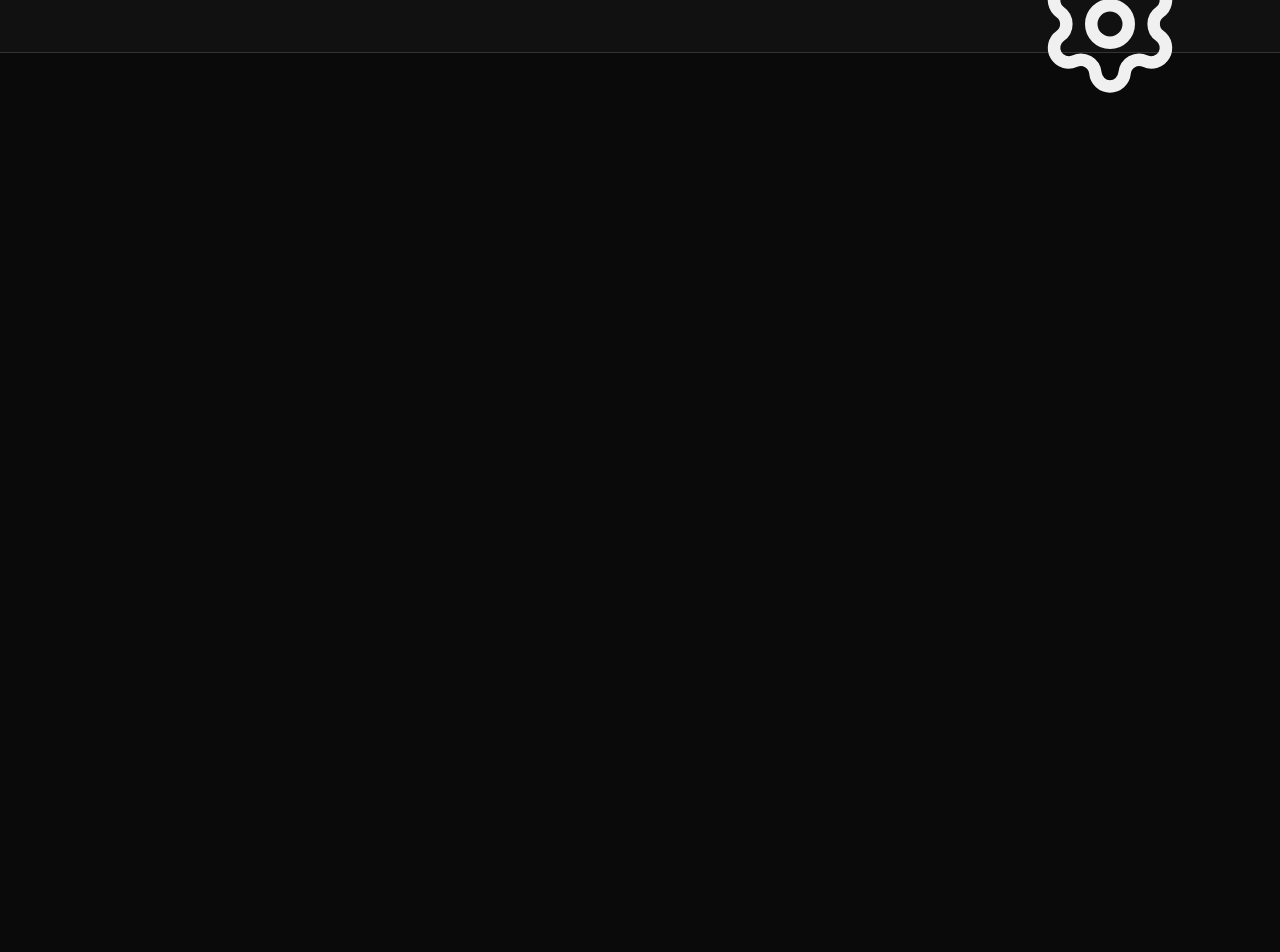
==== index.html @ 6c9c563b "Update index.html" ====
<!DOCTYPE html>
<html lang="pl">
<head>
    <meta charset="UTF-8">
    <meta name="viewport" content="width=device-width, initial-scale=1.0, maximum-scale=1.0, user-scalable=no, viewport-fit=cover">
    <meta name="theme-color" content="#1a1a1a">
    <meta name="mobile-web-app-capable" content="yes">
    <meta name="apple-mobile-web-app-status-bar-style" content="black-translucent">
    <meta name="apple-mobile-web-app-title" content="tinyCHEF">
    <title>tinyCHEF</title>
    <link rel="manifest" href="manifest.json">
    <link rel="icon" type="image/png" sizes="192x192" href="assets/icon-192.png">
    <link rel="apple-touch-icon" href="assets/icon-192.png">
    <link rel="preconnect" href="https://fonts.googleapis.com">
    <link rel="preconnect" href="https://fonts.gstatic.com" crossorigin>
    <link rel="stylesheet" href="https://fonts.googleapis.com/css2?family=Lato:wght@400;700&display=swap">
    <link rel="stylesheet" href="style.css">
</head>
<body>
    <svg style="display: none;">
      <symbol id="icon-filter" viewBox="0 0 24 24" fill="none" stroke="currentColor" stroke-width="2" stroke-linecap="round" stroke-linejoin="round">
          <path d="M9.671 4.136a2.34 2.34 0 0 1 4.659 0 2.34 2.34 0 0 0 3.319 1.915 2.34 2.34 0 0 1 2.33 4.033 2.34 2.34 0 0 0 0 3.831 2.34 2.34 0 0 1-2.33 4.033 2.34 2.34 0 0 0-3.319 1.915 2.34 2.34 0 0 1-4.659 0 2.34 2.34 0 0 0-3.32-1.915 2.34 2.34 0 0 1-2.33-4.033 2.34 2.34 0 0 0 0-3.831A2.34 2.34 0 0 1 6.35 6.051a2.34 2.34 0 0 0 3.319-1.915"/><circle cx="12" cy="12" r="3"/>
      </symbol>
    
      <symbol id="icon-sort" viewBox="0 0 24 24" fill="none" stroke="currentColor" stroke-width="2" stroke-linecap="round" stroke-linejoin="round">
        <path d="m3 16 4 4 4-4"/><path d="M7 20V4"/><path d="M20 8h-5"/><path d="M15 10V6.5a2.5 2.5 0 0 1 5 0V10"/><path d="M15 14h5l-5 6h5"/>
      </symbol>
    
      <symbol id="icon-time" viewBox="0 0 24 24" fill="none" stroke="currentColor" stroke-width="2" stroke-linecap="round" stroke-linejoin="round">
        <circle cx="12" cy="12" r="10"/><polyline points="12 6 12 12 16 14"/>
      </symbol>
    
      <symbol id="icon-chef" viewBox="0 0 24 24" fill="none" stroke="currentColor" stroke-width="2" stroke-linecap="round" stroke-linejoin="round">
        <path d="M17 21a1 1 0 0 0 1-1v-5.35c0-.457.316-.844.727-1.041a4 4 0 0 0-2.134-7.589 5 5 0 0 0-9.186 0 4 4 0 0 0-2.134 7.588c.411.198.727.585.727 1.041V20a1 1 0 0 0 1 1Z"/><path d="M6 17h12"/>
      </symbol>
    
      <symbol id="icon-energy" viewBox="0 0 24 24" fill="none" stroke="currentColor" stroke-width="2" stroke-linecap="round" stroke-linejoin="round">
        <path d="M19 14c1.49-1.46 3-3.21 3-5.5A5.5 5.5 0 0 0 16.5 3c-1.76 0-3 .5-4.5 2-1.5-1.5-2.74-2-4.5-2A5.5 5.5 0 0 0 2 8.5c0 2.3 1.5 4.05 3 5.5l7 7Z"/>
      </symbol>

      <symbol id="icon-chevron" viewBox="0 0 24 24" fill="none" stroke="currentColor" stroke-width="2" stroke-linecap="round" stroke-linejoin="round">
        <path d="m6 9 6 6 6-6"/>
      </symbol>
    </svg>

    <header>
        <h1 id="ui-title"></h1>
        <span class="filter-toggle" id="filter-btn">
            <svg class="svg-icon icon-filter"><use href="#icon-filter"></use></svg>
        </span>
    </header>

    <div class="filter-panel" id="filter-panel">
        <div class="sort-section">
            <button class="sort-btn active" id="sort-name" onclick="setSort('name', this)">
                <svg class="svg-icon icon-sort"><use href="#icon-sort"></use></svg>
            </button>
            <button class="sort-btn" onclick="setSort('energy', this)">
                <svg class="svg-icon icon-energy"><use href="#icon-energy"></use></svg>
            </button>
            <button class="sort-btn" onclick="setSort('prepTime', this)">
                <svg class="svg-icon icon-time"><use href="#icon-time"></use></svg>
            </button>
            <button class="sort-btn" onclick="setSort('difficulty', this)">
                <svg class="svg-icon icon-chef"><use href="#icon-chef"></use></svg>
            </button>
            <label class="vege-toggle">
                <div class="switch">
                    <input type="checkbox" id="vege-only">
                    <span class="slider"></span>
                </div>
                <span id="ui-vege-label"></span>
            </label>
        </div>

        <div class="filter-scroll-area" id="filter-accordion-container"></div>

        <div class="filter-footer">
            <button id="apply-filters"></button>
        </div>
    </div>

    <main id="recipe-list"></main>

    <div class="modal-backdrop" id="recipe-modal">
        <div class="close-modal-btn" id="close-modal-btn">&times;</div>
        <div id="modal-card-container" class="modal-card"></div>
    </div>

    <script>
        if ('serviceWorker' in navigator) {
            window.addEventListener('load', () => {
                navigator.serviceWorker.register('./sw.js')
                    .then(reg => console.log('SW OK:', reg.scope))
                    .catch(err => console.error('SW Błąd:', err));
            });
        }
    </script>
    <script src="script.js"></script>
</body>
</html>
---- style.css ----
:root {
    --bg-color: #0a0a0a;
    --text-main: #f0f0f0;
    --text-dim: #aaa;
    --type-default: #2a2825;
    --type-vege: #2d3524;
    --type-fish: #242d35;
    --accent-gold: #c5a059;
    --header-h: 52px;
}

* {
    -webkit-tap-highlight-color: transparent;
}

button:focus,
.ingredient-chip:focus,
summary:focus {
    outline: none;
}

body {
    margin: 0;
    background-color: var(--bg-color);
    color: var(--text-main);
    font-family: 'Lato', sans-serif;
    display: flex;
    flex-direction: column;
    align-items: center;
    min-height: 100vh;
    padding-top: var(--header-h);
    overflow-x: hidden;
    user-select: none;
}

/* --- BODY LOCK --- */
body.modal-open {
    overflow: hidden;
    height: 100vh;
}

/* --- HEADER --- */
header {
    position: fixed;
    top: 0;
    width: 100%;
    height: var(--header-h);
    background: #111;
    border-bottom: 1px solid #333;
    display: flex;
    justify-content: center;
    align-items: center;
    z-index: 100;
}

header h1 {
    margin: 0;
    font-size: 1.1rem;
    letter-spacing: 2px;
    color: var(--accent-gold);
}

.filter-toggle {
    position: absolute;
    right: 15px;
    font-size: 1.2rem;
    cursor: pointer;
    user-select: none;
    padding: 5px;
}

/* --- FILTER PANEL --- */
.filter-panel {
    display: none;
    position: fixed;
    top: var(--header-h);
    width: 100%;
    height: calc(100vh - var(--header-h));
    height: calc(100dvh - var(--header-h));
    background: #111;
    border-bottom: 1px solid #333;
    box-sizing: border-box;
    flex-direction: column;
    z-index: 90;
    box-shadow: 0 10px 20px rgba(0,0,0,0.5);
}

.filter-panel.visible { display: flex; }

.sort-section {
    padding: 15px;
    display: flex;
    justify-content: center;
    gap: 8px;
    border-bottom: 1px solid #333;
    flex-shrink: 0; /* Nie pozwala się zgniatać */
}

.sort-btn {
    background: #222;
    border: 1px solid #444;
    color: white;
    padding: 6px 12px;
    border-radius: 5px;
    cursor: pointer;
    font-size: 0.8rem;
}

.sort-btn.active {
    border-color: var(--accent-gold);
    background: #333;
}

.filter-scroll-area {
    flex-grow: 1;      /* Zajmuje całą dostępną przestrzeń */
    overflow-y: auto;  /* Tylko tu pojawia się pasek przewijania */
    -webkit-overflow-scrolling: touch; /* Gładki scroll na iOS */
}

details {
    width: 100%;
    background: #161616;
    border-bottom: 1px solid #222;
}

/* Ukrywamy domyślny trójkącik w różnych przeglądarkach */
summary::-webkit-details-marker {
    display: none;
}

summary {
    padding: 12px;
    cursor: pointer;
    color: var(--accent-gold);
    font-weight: bold;
    list-style: none; /* Ukrywa domyślny marker */
    font-size: 0.9rem;
    user-select: none;
    
    /* Flexbox do ustawienia tekstu i ikonki */
    display: flex;
    justify-content: space-between;
    align-items: center;
}

/* Dodajemy nasz chevron */
summary::after {
    content: '\25BC'; /* Kod znaku strzałki w dół (▼) */
    font-size: 0.7rem;
    transition: transform 0.3s ease;
    opacity: 0.7;
}

/* Gdy akordeon jest otwarty - obracamy chevron */
details[open] summary::after {
    transform: rotate(180deg);
}

.category-container {
    padding: 10px;
    display: flex;
    justify-content: center;
    align-items: center;
    flex-wrap: wrap;
    gap: 8px;
    border-top: 1px solid #222;
}

.ingredient-chip {
    padding: 6px 12px;
    background: #1a1a1a;
    border: 1px solid #444;
    border-radius: 20px;
    font-size: 0.8rem;
    cursor: pointer;
    transition: 0.2s;
    text-transform: capitalize;
}

.ingredient-chip.active {
    background: var(--type-vege);
    border-color: var(--accent-gold);
}

.ingredient-chip.tool-active {
    background: var(--type-vege);
    border-color: var(--accent-gold);
}

/* .filter-footer {
    display: flex;
    justify-content: space-between;
    align-items: center;
    padding-top: 10px;
    border-top: 1px solid #222;
} */

.filter-footer {
    flex-shrink: 0;    /* Nie pozwala się zgniatać */
    padding: 20px;
    background: #1a1a1a; /* Nieco ciemniejszy, żeby odciąć od listy */
    border-top: 1px solid #333;
    
    /* Obsługa safe-area na dole (paski nawigacyjne iOS/Android) */
    padding-bottom: calc(20px + env(safe-area-inset-bottom));
    
    display: flex;
    flex-direction: column;
    gap: 15px;
}

/* --- RECIPE GRID --- */
#recipe-list {
    width: 100%;
    max-width: 1200px;
    padding: 20px 15px 40px 15px;
    box-sizing: border-box;
    display: grid;
    grid-template-columns: repeat(auto-fill, minmax(320px, 1fr));
    gap: 20px;
}

.recipe-card {
    border: 1px solid #444;
    border-radius: 12px;
    overflow: hidden;
    display: flex;
    flex-direction: column;
    box-shadow: 0 4px 15px rgba(0,0,0,0.6);
    height: fit-content;
}

.card-header { padding: 12px; text-align: center; }
.recipe-name { font-size: 1.1rem; color: var(--accent-gold); }
.result-icon { font-size: 4rem; height: 85px; display: flex; align-items: center; justify-content: center; }
.ingredients-row { 
    display: flex; 
    align-items: center; 
    justify-content: center; 
    flex-wrap: wrap; 
    gap: 6px; 
    font-size: 1.6rem; 
    background: rgba(0,0,0,0.1); 
    padding: 8px 16px; 
    border-top: 1px solid rgba(255,255,255,0.05); 
}
.plus { font-size: 0.8rem; color: var(--text-dim); }

.card-footer {
    display: grid;
    grid-template-columns: 1fr 1.2fr 1fr;
    align-items: center;
    padding: 10px 12px;
    background: rgba(0,0,0,0.2);
    border-top: 1px solid rgba(255,255,255,0.05);
    font-size: 0.75rem;
}

.footer-center { text-align: center; color: var(--text-dim); font-weight: bold; }
.footer-right { text-align: right; }
.card-vege { background-color: var(--type-vege); border-color: #4a5d23; }
.card-fish { background-color: var(--type-fish); border-color: #3b5a6b; }
.card-default { background-color: var(--type-default); border-color: #444; }
.energy-val, .diff-val { letter-spacing: 2px; }
.energy-val { color: #ff5f5f; }
.diff-val { color: #ffd700; }

#apply-filters {
    padding: 10px 25px;
    background: var(--accent-gold);
    border: none;
    border-radius: 8px;
    font-weight: bold;
    cursor: pointer;
    color: #000;
}

/* --- EMPTY STATE --- */
.empty-state {
    grid-column: 1 / -1;
    display: flex;
    flex-direction: column;
    align-items: center;
    justify-content: center;
    padding: 40px 20px;
    text-align: center;
    color: var(--text-dim);
}

.empty-state-icons {
    font-size: 2.5rem;
    margin: 20px 0;
    display: flex;
    gap: 10px;
    flex-wrap: wrap;
    justify-content: center;
    opacity: 0.6;
}

.reset-btn {
    margin-top: 20px;
    padding: 12px 30px;
    background: transparent;
    border: 2px solid var(--accent-gold);
    color: var(--accent-gold);
    border-radius: 8px;
    font-weight: bold;
    cursor: pointer;
    text-transform: uppercase;
    transition: 0.3s;
}

.reset-btn:hover {
    background: var(--accent-gold);
    color: black;
}

/* --- TOGGLE SWITCH --- */
.switch {
    position: relative;
    display: inline-block;
    width: 40px;
    height: 20px;
    margin-right: 10px;
}

.switch input { 
    opacity: 0;
    width: 0;
    height: 0;
}

.slider {
    position: absolute;
    cursor: pointer;
    top: 0; left: 0; right: 0; bottom: 0;
    background-color: #333;
    transition: .4s;
    border-radius: 20px;
}

.slider:before {
    position: absolute;
    content: "";
    height: 14px;
    width: 14px;
    left: 3px;
    bottom: 3px;
    background-color: white;
    transition: .4s;
    border-radius: 50%;
}

input:checked + .slider {
    background-color: #4a5d23; /* Zielony Vege */
}

input:checked + .slider:before {
    transform: translateX(20px);
}

/* Poprawka dla labela vege w footerze panelu */
label.vege-toggle {
    display: flex;
    align-items: center;
    cursor: pointer;
    font-size: 0.9rem;
    user-select: none;
}

/* --- MODAL SYSTEM --- */
.modal-backdrop {
    position: fixed;
    top: 0; left: 0; right: 0; bottom: 0;
    background: rgba(0, 0, 0, 0.85);
    z-index: 200;
    display: none;
    opacity: 0;
    transition: opacity 0.3s ease;
    align-items: center;
    justify-content: center;
    padding: 20px;
}

.modal-backdrop.active {
    display: flex;
    opacity: 1;
}

.modal-card {
    width: 100%;
    max-width: 360px; /* Bardziej pionowe proporcje */
    transform: translateY(50px);
    transition: transform 0.4s cubic-bezier(0.175, 0.885, 0.32, 1.275);
}

.modal-backdrop.active .modal-card {
    transform: translateY(0);
}

.close-modal-btn {
    position: fixed;
    top: 10px;
    right: 10px;
    z-index: 210;
    display: flex;
    justify-content: center;
    align-items: center;
    width: 40px;
    height: 40px;
    font-size: 2rem;
    color: white;
    cursor: pointer;
    line-height: 1;
    opacity: 0.5;
}

/* --- MODAL INGREDIENTS LIST --- */
.modal-ing-container {
    width: 85%;
    margin: 0 auto 20px auto;
}

.modal-ing-row {
    display: flex;
    justify-content: space-between;
    align-items: center;
    font-size: 0.95rem;
    padding: 10px;
}

.modal-ing-row:not(:last-child) {
    border-bottom: 1px solid rgba(255,255,255,0.075);
}

.modal-ing-name {
    display: flex;
    align-items: center;
    gap: 10px;
}

.modal-ing-value {
    color: var(--accent-gold);
    font-weight: bold;
}
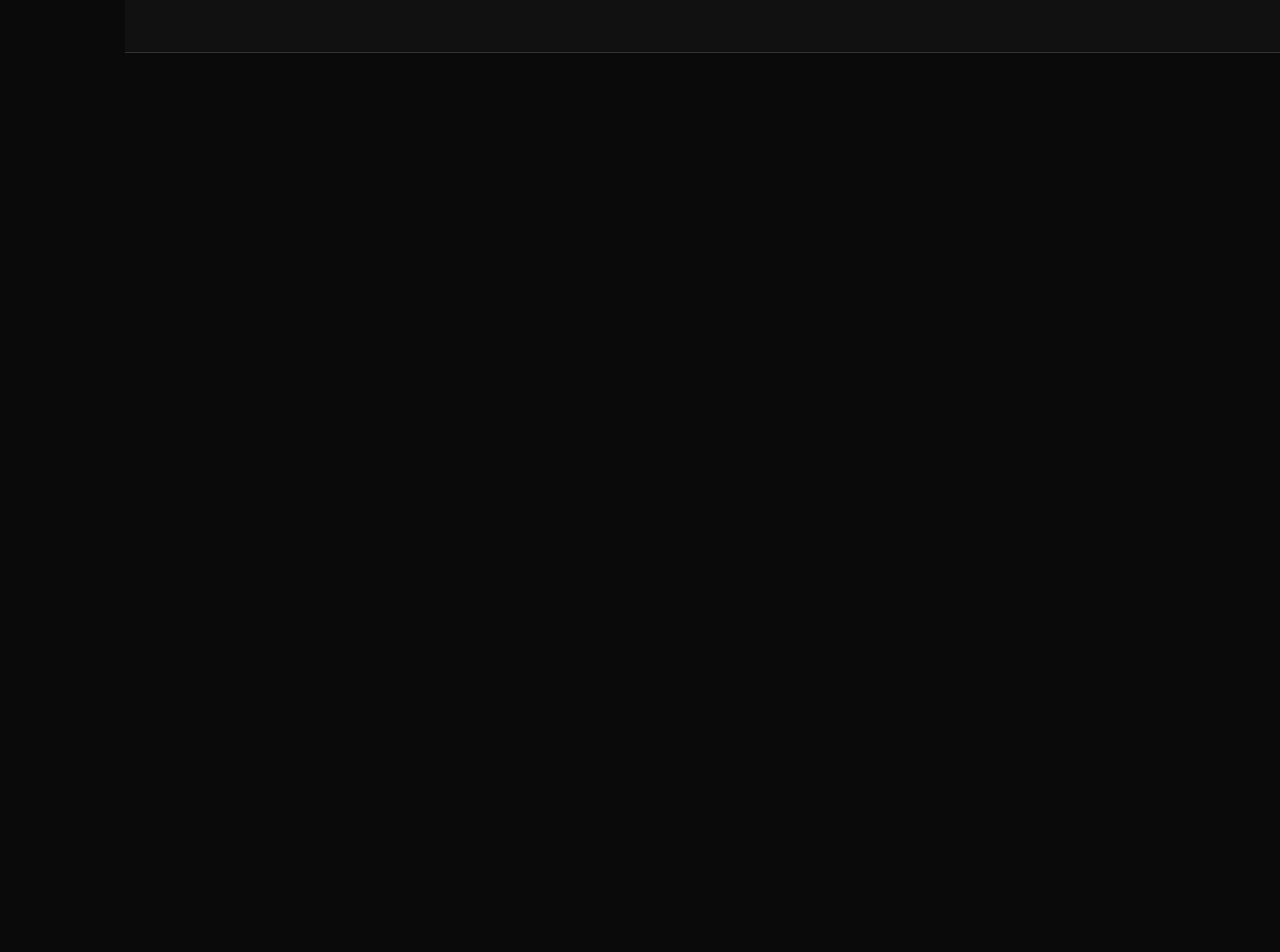
==== commit a3d8c0b7: "Update index.html" ====
--- a/index.html
+++ b/index.html
@@ -3,7 +3,7 @@
 <head>
     <meta charset="UTF-8">
     <meta name="viewport" content="width=device-width, initial-scale=1.0, maximum-scale=1.0, user-scalable=no, viewport-fit=cover">
-    <meta name="theme-color" content="#1a1a1a">
+    <meta name="theme-color" content="#1a1a1a" media="(prefers-color-scheme: dark)">
     <meta name="mobile-web-app-capable" content="yes">
     <meta name="apple-mobile-web-app-status-bar-style" content="black-translucent">
     <meta name="apple-mobile-web-app-title" content="tinyCHEF">
@@ -43,44 +43,49 @@
       </symbol>
     </svg>
 
-    <header>
-        <h1 id="ui-title"></h1>
-        <span class="filter-toggle" id="filter-btn">
-            <svg class="svg-icon icon-filter"><use href="#icon-filter"></use></svg>
-        </span>
-    </header>
-
-    <div class="filter-panel" id="filter-panel">
-        <div class="sort-section">
-            <button class="sort-btn active" id="sort-name" onclick="setSort('name', this)">
-                <svg class="svg-icon icon-sort"><use href="#icon-sort"></use></svg>
-            </button>
-            <button class="sort-btn" onclick="setSort('energy', this)">
-                <svg class="svg-icon icon-energy"><use href="#icon-energy"></use></svg>
-            </button>
-            <button class="sort-btn" onclick="setSort('prepTime', this)">
-                <svg class="svg-icon icon-time"><use href="#icon-time"></use></svg>
-            </button>
-            <button class="sort-btn" onclick="setSort('difficulty', this)">
-                <svg class="svg-icon icon-chef"><use href="#icon-chef"></use></svg>
-            </button>
-            <label class="vege-toggle">
-                <div class="switch">
-                    <input type="checkbox" id="vege-only">
-                    <span class="slider"></span>
-                </div>
-                <span id="ui-vege-label"></span>
-            </label>
-        </div>
-
-        <div class="filter-scroll-area" id="filter-accordion-container"></div>
-
-        <div class="filter-footer">
-            <button id="apply-filters"></button>
+    
+    <div class="app-layout">
+        <aside class="filter-panel" id="filter-panel">
+            <div class="sort-section">
+                <button class="sort-btn active" id="sort-name" onclick="setSort('name', this)">
+                    <svg class="svg-icon icon-sort"><use href="#icon-sort"></use></svg>
+                </button>
+                <button class="sort-btn" onclick="setSort('energy', this)">
+                    <svg class="svg-icon icon-energy"><use href="#icon-energy"></use></svg>
+                </button>
+                <button class="sort-btn" onclick="setSort('prepTime', this)">
+                    <svg class="svg-icon icon-time"><use href="#icon-time"></use></svg>
+                </button>
+                <button class="sort-btn" onclick="setSort('difficulty', this)">
+                    <svg class="svg-icon icon-chef"><use href="#icon-chef"></use></svg>
+                </button>
+                <label class="vege-toggle">
+                    <div class="switch">
+                        <input type="checkbox" id="vege-only">
+                        <span class="slider"></span>
+                    </div>
+                    <span id="ui-vege-label"></span>
+                </label>
+            </div>
+    
+            <div class="filter-scroll-area" id="filter-accordion-container"></div>
+    
+            <div class="filter-footer">
+                <button id="apply-filters"></button>
+            </div>
+        </aside>
+    
+        <div class="main-wrapper">
+            <header>
+                <h1 id="ui-title"></h1>
+                <span class="filter-toggle" id="filter-btn">
+                    <svg class="svg-icon icon-filter"><use href="#icon-filter"></use></svg>
+                </span>
+            </header>
+            
+            <main id="recipe-list"></main>
         </div>
     </div>
-
-    <main id="recipe-list"></main>
 
     <div class="modal-backdrop" id="recipe-modal">
         <div class="close-modal-btn" id="close-modal-btn">&times;</div>
--- a/style.css
+++ b/style.css
@@ -19,6 +19,11 @@
     outline: none;
 }
 
+html, body {
+    overscroll-behavior: none;
+    background-color: var(--bg-color);
+}
+
 body {
     margin: 0;
     background-color: var(--bg-color);
@@ -28,6 +33,7 @@
     flex-direction: column;
     align-items: center;
     min-height: 100vh;
+    min-height: 100dvh;
     padding-top: var(--header-h);
     overflow-x: hidden;
     user-select: none;
@@ -37,6 +43,21 @@
 body.modal-open {
     overflow: hidden;
     height: 100vh;
+    height: 100dvh;
+}
+
+.svg-icon {
+    width: 1.6em;
+    height: 1.6em;
+    stroke: currentColor;
+    fill: none;
+    display: block;
+    flex-shrink: 0;
+}
+
+/* Opcjonalnie: Specyficzny kolor dla serca */
+.icon-energy {
+    color: #ff4d4d;
 }
 
 /* --- HEADER --- */
@@ -63,10 +84,10 @@
 .filter-toggle {
     position: absolute;
     right: 15px;
-    font-size: 1.2rem;
     cursor: pointer;
     user-select: none;
     padding: 5px;
+    color: #bbb;
 }
 
 /* --- FILTER PANEL --- */
@@ -92,14 +113,13 @@
     display: flex;
     justify-content: center;
     gap: 8px;
-    border-bottom: 1px solid #333;
-    flex-shrink: 0; /* Nie pozwala się zgniatać */
+    flex-shrink: 0;
 }
 
 .sort-btn {
     background: #222;
-    border: 1px solid #444;
-    color: white;
+    border: none;
+    color: #bbb;
     padding: 6px 12px;
     border-radius: 5px;
     cursor: pointer;
@@ -107,8 +127,8 @@
 }
 
 .sort-btn.active {
-    border-color: var(--accent-gold);
-    background: #333;
+    background: var(--accent-gold);
+    color: #111;
 }
 
 .filter-scroll-area {
@@ -120,7 +140,7 @@
 details {
     width: 100%;
     background: #161616;
-    border-bottom: 1px solid #222;
+    margin-bottom: 2px;
 }
 
 /* Ukrywamy domyślny trójkącik w różnych przeglądarkach */
@@ -143,16 +163,11 @@
     align-items: center;
 }
 
-/* Dodajemy nasz chevron */
-summary::after {
-    content: '\25BC'; /* Kod znaku strzałki w dół (▼) */
-    font-size: 0.7rem;
-    transition: transform 0.3s ease;
-    opacity: 0.7;
-}
-
-/* Gdy akordeon jest otwarty - obracamy chevron */
-details[open] summary::after {
+details summary .svg-icon {
+    transition: transform 200ms ease;
+}
+
+details[open] summary .svg-icon {
     transform: rotate(180deg);
 }
 
@@ -163,37 +178,27 @@
     align-items: center;
     flex-wrap: wrap;
     gap: 8px;
-    border-top: 1px solid #222;
 }
 
 .ingredient-chip {
     padding: 6px 12px;
-    background: #1a1a1a;
-    border: 1px solid #444;
+    background: #222;
     border-radius: 20px;
-    font-size: 0.8rem;
+    font-size: 0.9rem;
     cursor: pointer;
     transition: 0.2s;
     text-transform: capitalize;
 }
 
 .ingredient-chip.active {
-    background: var(--type-vege);
-    border-color: var(--accent-gold);
+    background: var(--accent-gold);
+    color: #111;
 }
 
 .ingredient-chip.tool-active {
-    background: var(--type-vege);
-    border-color: var(--accent-gold);
-}
-
-/* .filter-footer {
-    display: flex;
-    justify-content: space-between;
-    align-items: center;
-    padding-top: 10px;
-    border-top: 1px solid #222;
-} */
+    background: var(--accent-gold);
+    color: #111;
+}
 
 .filter-footer {
     flex-shrink: 0;    /* Nie pozwala się zgniatać */
@@ -221,13 +226,15 @@
 }
 
 .recipe-card {
-    border: 1px solid #444;
+    border: 2px solid #444;
     border-radius: 12px;
     overflow: hidden;
     display: flex;
     flex-direction: column;
+    justify-content: space-between;
     box-shadow: 0 4px 15px rgba(0,0,0,0.6);
     height: fit-content;
+    background-image: linear-gradient(to bottom, transparent, rgba(0, 0, 0, 0.1));
 }
 
 .card-header { padding: 12px; text-align: center; }
@@ -240,9 +247,9 @@
     flex-wrap: wrap; 
     gap: 6px; 
     font-size: 1.6rem; 
-    background: rgba(0,0,0,0.1); 
+    /* background: rgba(0,0,0,0.1);  */
     padding: 8px 16px; 
-    border-top: 1px solid rgba(255,255,255,0.05); 
+    /* border-top: 1px solid rgba(255,255,255,0.05);  */
 }
 .plus { font-size: 0.8rem; color: var(--text-dim); }
 
@@ -251,19 +258,78 @@
     grid-template-columns: 1fr 1.2fr 1fr;
     align-items: center;
     padding: 10px 12px;
-    background: rgba(0,0,0,0.2);
+    background: rgba(0,0,0,0.1);
     border-top: 1px solid rgba(255,255,255,0.05);
     font-size: 0.75rem;
 }
 
-.footer-center { text-align: center; color: var(--text-dim); font-weight: bold; }
-.footer-right { text-align: right; }
+.footer-center { display: flex; justify-content: center; align-items: center; color: var(--text-dim); font-weight: bold; }
+.footer-center .svg-icon { margin-right: 4px; font-size: 0.5rem; }
 .card-vege { background-color: var(--type-vege); border-color: #4a5d23; }
 .card-fish { background-color: var(--type-fish); border-color: #3b5a6b; }
 .card-default { background-color: var(--type-default); border-color: #444; }
-.energy-val, .diff-val { letter-spacing: 2px; }
-.energy-val { color: #ff5f5f; }
-.diff-val { color: #ffd700; }
+.energy-val, .diff-val { display: flex; align-items: center; gap: 2px; font-size: 0.5rem; }
+.energy-val { justify-content: flex-end; color: #ff5f5f; }
+.diff-val { justify-content: flex-start; color: #ffd700; font-size: 0.6rem; }
+
+/* Scena - określa perspektywę */
+.card-scene {
+    perspective: 1200px;
+    width: 90%;
+    max-width: 400px;
+    height: 80vh;
+    min-height: 400px;
+    max-height: 420px;
+    display: flex;
+    justify-content: center;
+    align-items: center;
+    margin: 0 auto;
+    user-select: none;
+    -webkit-user-select: none;
+}
+
+/* Kontener obrotowy */
+.card-inner {
+    position: relative;
+    width: 100%;
+    height: 100%; /* Teraz wypełni rodzica */
+    /* transition: transform 0.6s cubic-bezier(0.23, 1, 0.32, 1); */
+    transform-style: preserve-3d;
+    will-change: transform;
+}
+
+/* Klasa wyzwalająca obrót (dodamy ją w JS) */
+/* .card-inner.is-flipped {
+    transform: rotateY(180deg);
+} */
+
+/* Wspólne style dla obu stron */
+.card-face {
+    position: absolute;
+    top: 0;
+    left: 0;
+    width: 100%;
+    height: 100%;
+    backface-visibility: hidden;
+    -webkit-backface-visibility: hidden;
+    margin: 0 !important;
+    border: 2px solid var(--accent-gold);
+    cursor: pointer;
+}
+
+/* Strona tylna - startuje obrócona o 180 stopni */
+.card-back {
+    transform: rotateY(180deg);
+    /* display: flex;
+    flex-direction: column; */
+}
+
+/* Poprawka dla Modala: upewnij się, że backdrop nie ucina 3D */
+.modal-card {
+    background: transparent !important;
+    box-shadow: none !important;
+    border: none !important;
+}
 
 #apply-filters {
     padding: 10px 25px;
@@ -272,7 +338,7 @@
     border-radius: 8px;
     font-weight: bold;
     cursor: pointer;
-    color: #000;
+    color: #111;
 }
 
 /* --- EMPTY STATE --- */
@@ -352,7 +418,7 @@
 }
 
 input:checked + .slider {
-    background-color: #4a5d23; /* Zielony Vege */
+    background-color: var(--accent-gold);
 }
 
 input:checked + .slider:before {
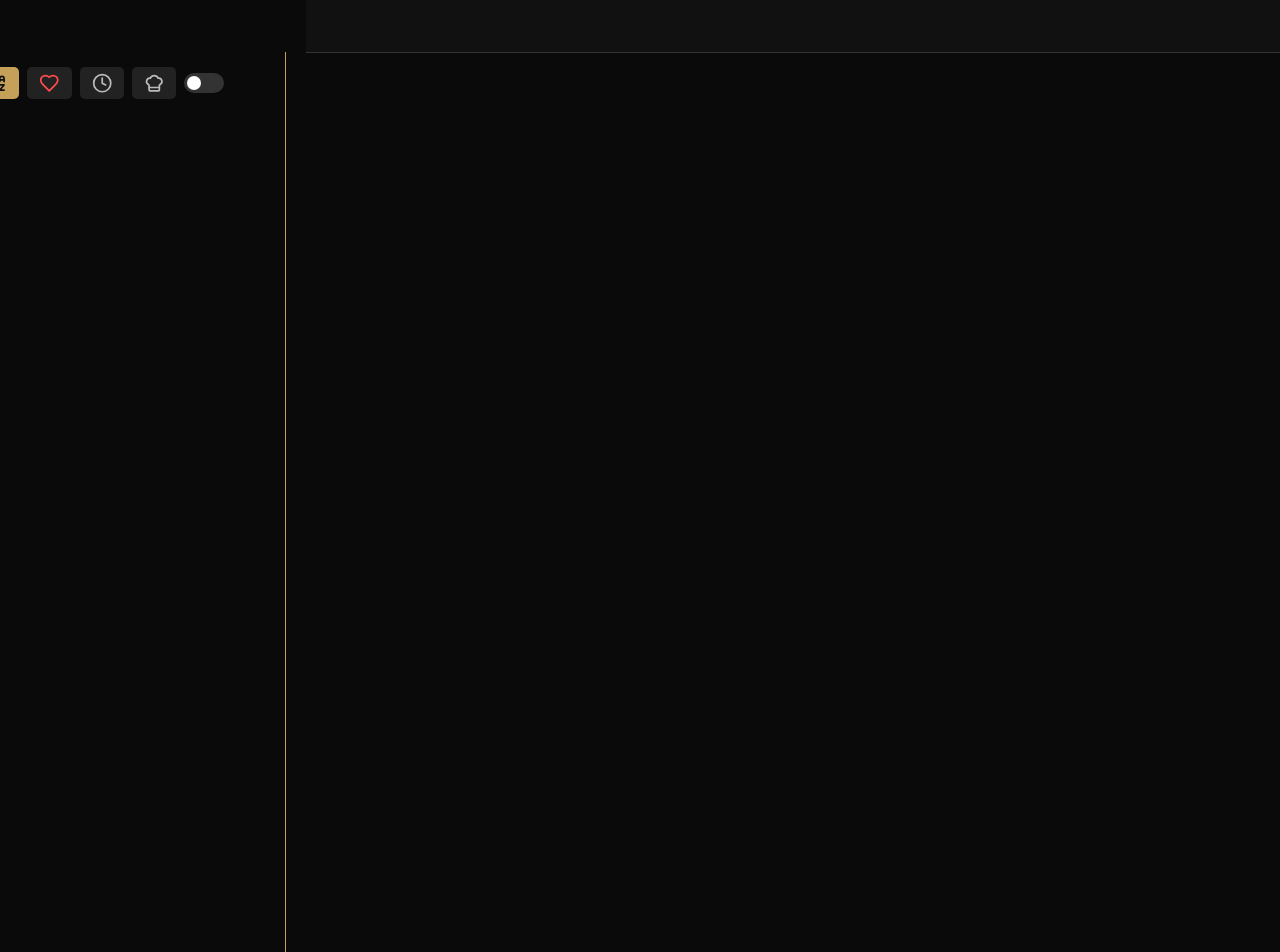
==== commit ce0b5f2e: "Update index.html" ====
--- a/index.html
+++ b/index.html
@@ -46,6 +46,11 @@
     
     <div class="app-layout">
         <aside class="filter-panel" id="filter-panel">
+            <div class="filter-header-mobile">
+                <h2 id="ui-filter-title">Filtry</h2>
+                <span class="close-filter" id="close-filter-btn">&times;</span>
+            </div>
+            
             <div class="sort-section">
                 <button class="sort-btn active" id="sort-name" onclick="setSort('name', this)">
                     <svg class="svg-icon icon-sort"><use href="#icon-sort"></use></svg>
--- a/style.css
+++ b/style.css
@@ -60,6 +60,10 @@
     color: #ff4d4d;
 }
 
+.app-layout {
+    display: block; /* Na mobile standardowy przepływ */
+}
+
 /* --- HEADER --- */
 header {
     position: fixed;
@@ -91,7 +95,7 @@
 }
 
 /* --- FILTER PANEL --- */
-.filter-panel {
+/* .filter-panel {
     display: none;
     position: fixed;
     top: var(--header-h);
@@ -106,7 +110,38 @@
     box-shadow: 0 10px 20px rgba(0,0,0,0.5);
 }
 
-.filter-panel.visible { display: flex; }
+.filter-panel.visible { display: flex; } */
+
+.filter-panel {
+    position: fixed;
+    top: 0;
+    left: -100%; /* Ukryty modal */
+    width: 100%;
+    height: 100dvh;
+    background-color: var(--bg-color);
+    z-index: 2000;
+    transition: left 0.3s ease-in-out;
+    display: flex;
+    flex-direction: column;
+}
+
+.filter-panel.active {
+    left: 0; /* Pokazujemy modal */
+}
+
+.filter-header-mobile {
+    display: flex;
+    justify-content: space-between;
+    align-items: center;
+    padding: 15px 20px;
+    border-bottom: 1px solid var(--border-color);
+}
+
+.close-filter {
+    font-size: 2rem;
+    cursor: pointer;
+    color: var(--accent-gold);
+}
 
 .sort-section {
     padding: 15px;
@@ -509,3 +544,42 @@
     color: var(--accent-gold);
     font-weight: bold;
 }
+
+/* --- DESKTOP (od 1024px) --- */
+@media (min-width: 1024px) {
+    .app-layout {
+        display: flex; /* Aktywujemy boczny układ */
+        height: 100vh;
+        overflow: hidden;
+    }
+
+    .filter-panel {
+        position: static; /* Przestaje być modalem */
+        width: 360px;
+        min-width: 360px;
+        height: 100%;
+        border-right: 1px solid var(--accent-gold);
+        left: 0; /* Zawsze widoczny */
+    }
+
+    .main-wrapper {
+        flex: 1;
+        height: 100vh;
+        overflow-y: auto; /* Tylko lista się przewija */
+        padding: 0 20px;
+    }
+
+    /* Ukrywamy elementy mobilne */
+    .filter-header-mobile, 
+    .filter-toggle, 
+    .filter-footer {
+        display: none;
+    }
+
+    .recipe-list {
+        display: grid;
+        grid-template-columns: repeat(auto-fill, minmax(300px, 1fr));
+        gap: 20px;
+        padding-bottom: 40px;
+    }
+}
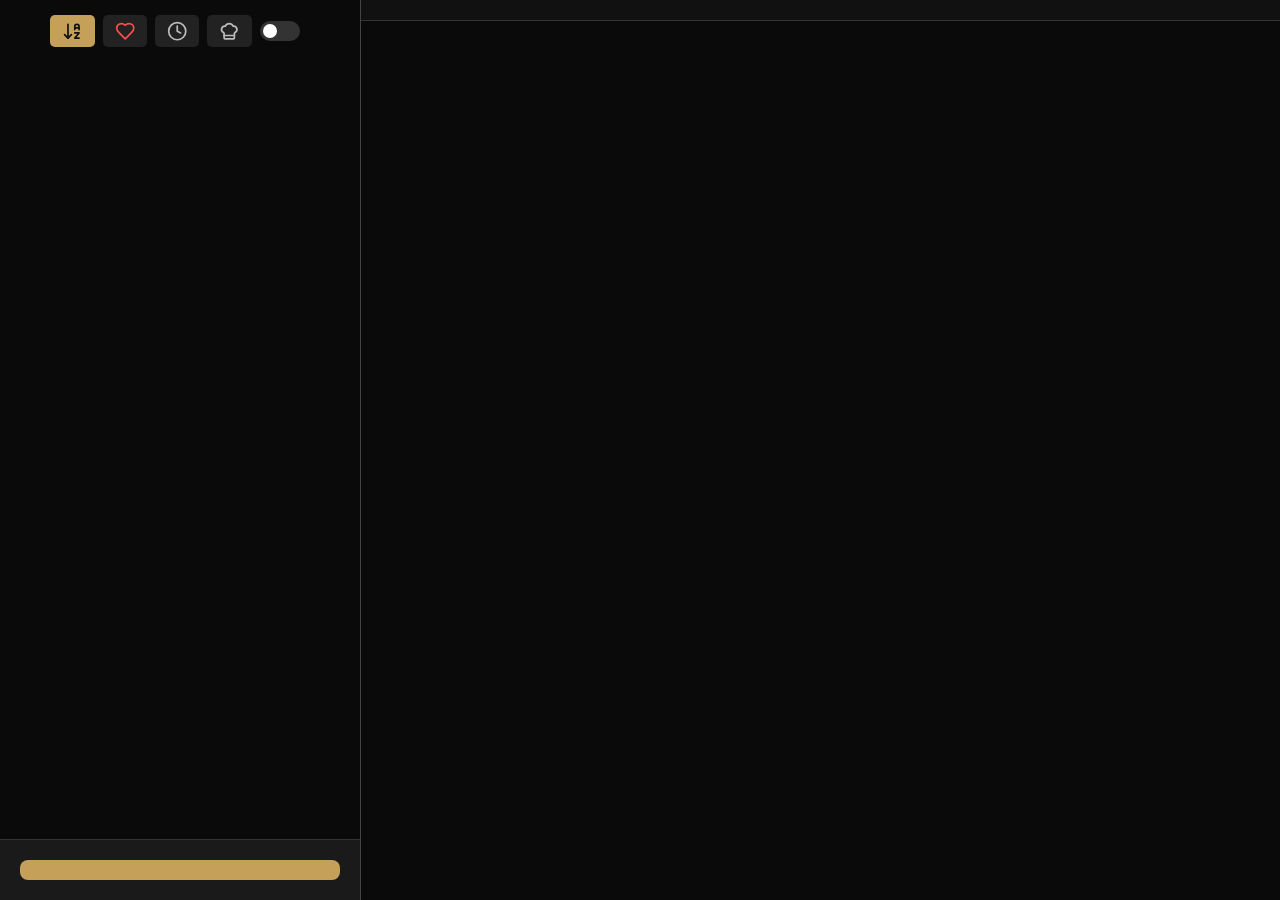
==== commit 70966f56: "Update index.html" ====
--- a/index.html
+++ b/index.html
@@ -88,7 +88,9 @@
                 </span>
             </header>
             
-            <main id="recipe-list"></main>
+            <main>
+                <div id="recipe-list"></div>
+            </main>
         </div>
     </div>
 
--- a/style.css
+++ b/style.css
@@ -34,17 +34,16 @@
     align-items: center;
     min-height: 100vh;
     min-height: 100dvh;
-    padding-top: var(--header-h);
     overflow-x: hidden;
     user-select: none;
 }
 
 /* --- BODY LOCK --- */
-body.modal-open {
+/* body.modal-open {
     overflow: hidden;
     height: 100vh;
     height: 100dvh;
-}
+} */
 
 .svg-icon {
     width: 1.6em;
@@ -61,21 +60,27 @@
 }
 
 .app-layout {
-    display: block; /* Na mobile standardowy przepływ */
+    display: block;
+    width: 100%;
+}
+
+.main-wrapper {
+    display: flex;
+    flex-direction: column;
+    justify-content: flex-start;
+    height: 100vh;
+    height: 100dvh;
+    width: 100%;
 }
 
 /* --- HEADER --- */
 header {
-    position: fixed;
-    top: 0;
-    width: 100%;
-    height: var(--header-h);
     background: #111;
     border-bottom: 1px solid #333;
     display: flex;
-    justify-content: center;
-    align-items: center;
-    z-index: 100;
+    justify-content: space-between;
+    align-items: center;
+    padding: 10px;
 }
 
 header h1 {
@@ -86,12 +91,15 @@
 }
 
 .filter-toggle {
-    position: absolute;
-    right: 15px;
     cursor: pointer;
     user-select: none;
     padding: 5px;
     color: #bbb;
+}
+
+main {
+    flex: 1;
+    overflow-y: auto;
 }
 
 /* --- FILTER PANEL --- */
@@ -282,9 +290,7 @@
     flex-wrap: wrap; 
     gap: 6px; 
     font-size: 1.6rem; 
-    /* background: rgba(0,0,0,0.1);  */
     padding: 8px 16px; 
-    /* border-top: 1px solid rgba(255,255,255,0.05);  */
 }
 .plus { font-size: 0.8rem; color: var(--text-dim); }
 
@@ -548,38 +554,23 @@
 /* --- DESKTOP (od 1024px) --- */
 @media (min-width: 1024px) {
     .app-layout {
-        display: flex; /* Aktywujemy boczny układ */
+        display: flex;
         height: 100vh;
+        height: 100dvh;
         overflow: hidden;
     }
 
     .filter-panel {
-        position: static; /* Przestaje być modalem */
+        position: static;
         width: 360px;
         min-width: 360px;
         height: 100%;
-        border-right: 1px solid var(--accent-gold);
-        left: 0; /* Zawsze widoczny */
+        border-right: 1px solid #444;
+        left: 0;
     }
 
-    .main-wrapper {
-        flex: 1;
-        height: 100vh;
-        overflow-y: auto; /* Tylko lista się przewija */
-        padding: 0 20px;
-    }
-
-    /* Ukrywamy elementy mobilne */
     .filter-header-mobile, 
-    .filter-toggle, 
-    .filter-footer {
+    .filter-toggle {
         display: none;
     }
-
-    .recipe-list {
-        display: grid;
-        grid-template-columns: repeat(auto-fill, minmax(300px, 1fr));
-        gap: 20px;
-        padding-bottom: 40px;
-    }
-}
+}
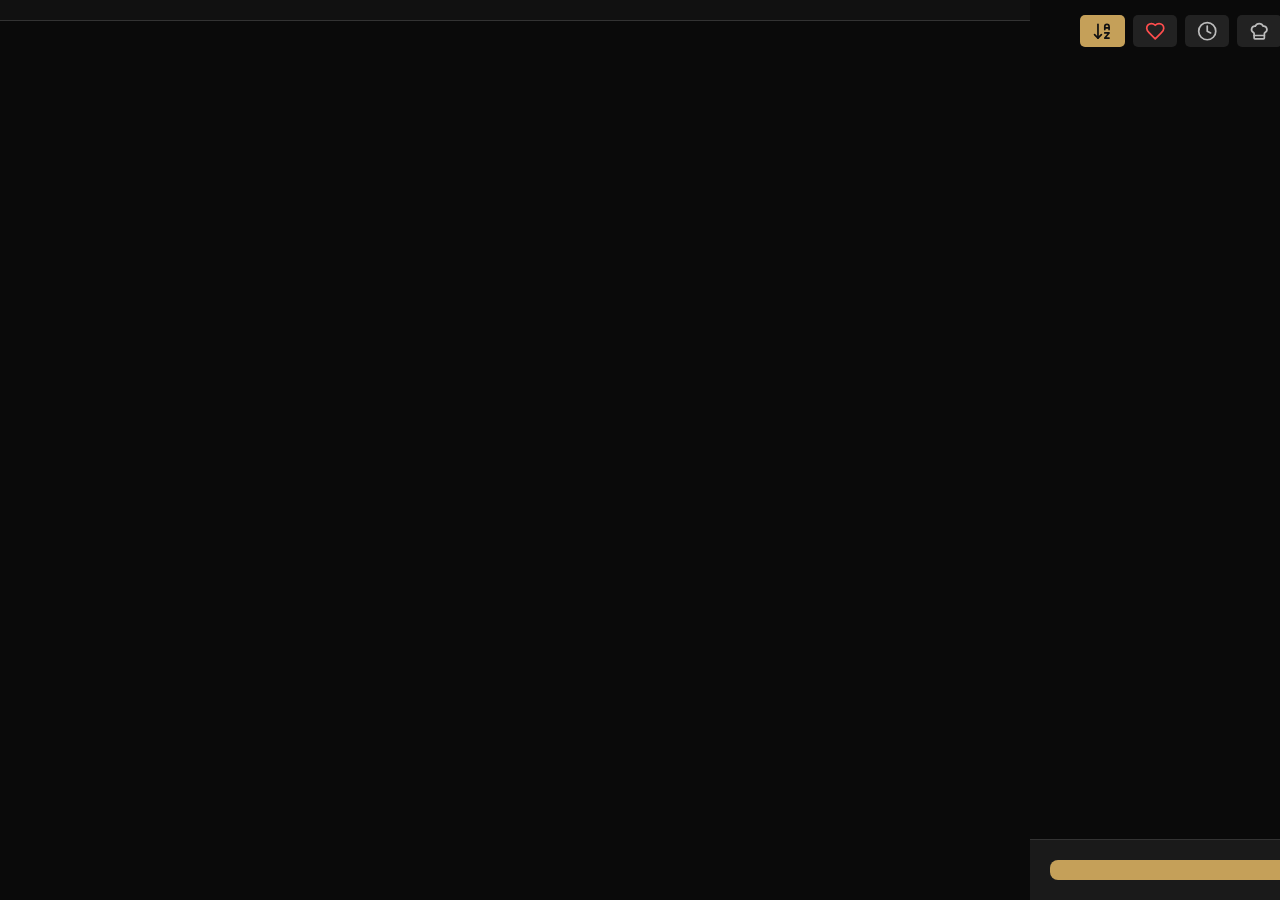
==== commit 9a89b2d6: "Update index.html" ====
--- a/index.html
+++ b/index.html
@@ -45,6 +45,19 @@
 
     
     <div class="app-layout">
+        <div class="main-wrapper">
+            <header>
+                <h1 id="ui-title"></h1>
+                <span class="filter-toggle" id="filter-btn">
+                    <svg class="svg-icon icon-filter"><use href="#icon-filter"></use></svg>
+                </span>
+            </header>
+            
+            <main>
+                <div id="recipe-list"></div>
+            </main>
+        </div>
+        
         <aside class="filter-panel" id="filter-panel">
             <div class="filter-header-mobile">
                 <h2 id="ui-filter-title">Filtry</h2>
@@ -79,19 +92,6 @@
                 <button id="apply-filters"></button>
             </div>
         </aside>
-    
-        <div class="main-wrapper">
-            <header>
-                <h1 id="ui-title"></h1>
-                <span class="filter-toggle" id="filter-btn">
-                    <svg class="svg-icon icon-filter"><use href="#icon-filter"></use></svg>
-                </span>
-            </header>
-            
-            <main>
-                <div id="recipe-list"></div>
-            </main>
-        </div>
     </div>
 
     <div class="modal-backdrop" id="recipe-modal">
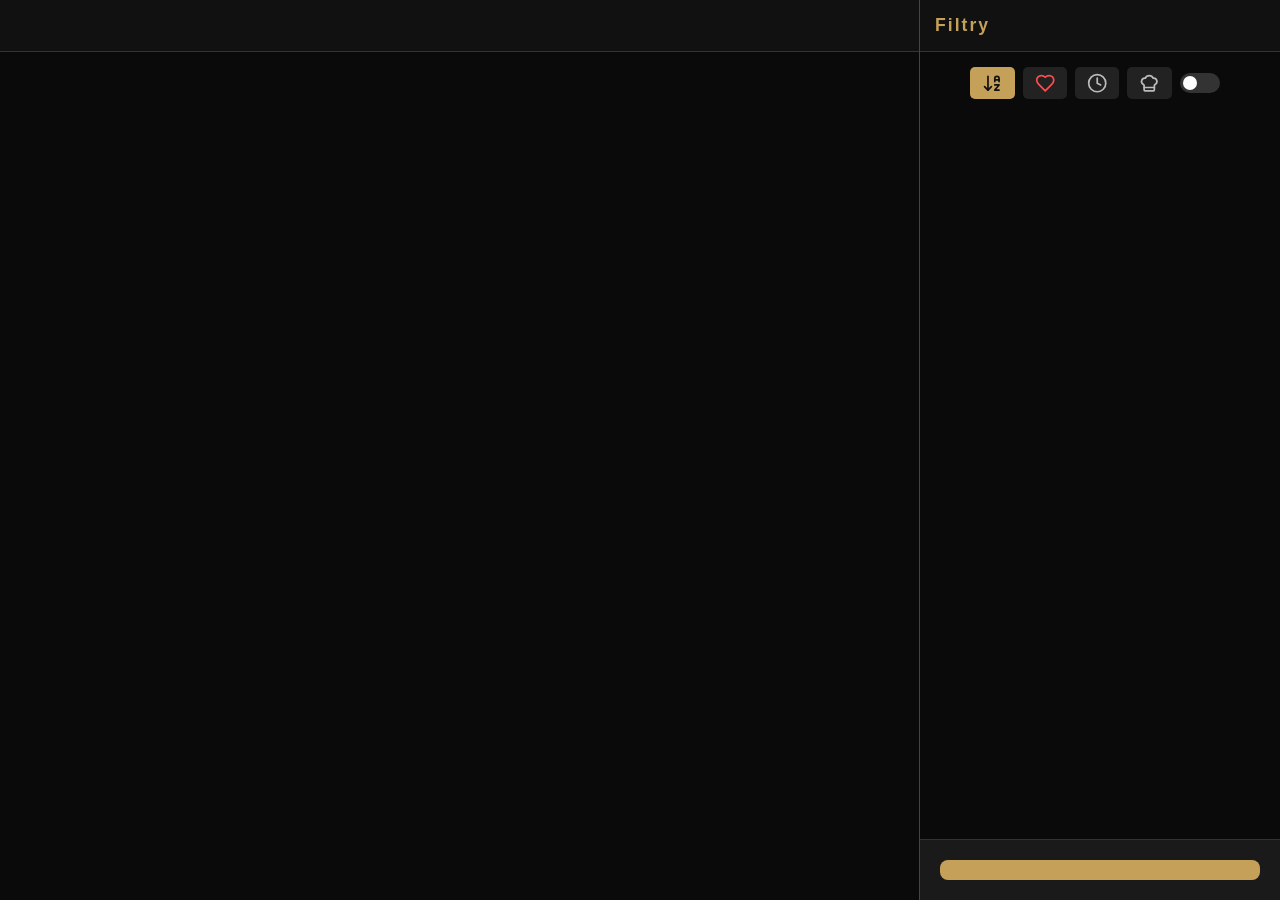
==== commit eca8c83c: "Update index.html" ====
--- a/index.html
+++ b/index.html
@@ -41,6 +41,10 @@
       <symbol id="icon-chevron" viewBox="0 0 24 24" fill="none" stroke="currentColor" stroke-width="2" stroke-linecap="round" stroke-linejoin="round">
         <path d="m6 9 6 6 6-6"/>
       </symbol>
+        
+      <symbol id="icon-close" viewBox="0 0 24 24" fill="none" stroke="currentColor" stroke-width="2" stroke-linecap="round" stroke-linejoin="round">
+        <path d="M18 6 6 18"/><path d="m6 6 12 12"/>
+      </symbol>
     </svg>
 
     
@@ -59,10 +63,12 @@
         </div>
         
         <aside class="filter-panel" id="filter-panel">
-            <div class="filter-header-mobile">
+            <header>
                 <h2 id="ui-filter-title">Filtry</h2>
-                <span class="close-filter" id="close-filter-btn">&times;</span>
-            </div>
+                <span class="close-filter" id="close-filter-btn">
+                    <svg class="svg-icon icon-close"><use href="#icon-close"></use></svg>
+                </span>
+            </header>
             
             <div class="sort-section">
                 <button class="sort-btn active" id="sort-name" onclick="setSort('name', this)">
--- a/style.css
+++ b/style.css
@@ -39,11 +39,6 @@
 }
 
 /* --- BODY LOCK --- */
-/* body.modal-open {
-    overflow: hidden;
-    height: 100vh;
-    height: 100dvh;
-} */
 
 .svg-icon {
     width: 1.6em;
@@ -80,10 +75,14 @@
     display: flex;
     justify-content: space-between;
     align-items: center;
-    padding: 10px;
-}
-
-header h1 {
+    padding: 10px 15px;
+    
+    /* Gwarancja stałej wysokości */
+    min-height: var(--header-h); 
+    box-sizing: border-box;
+}
+
+header h1, header h2 {
     margin: 0;
     font-size: 1.1rem;
     letter-spacing: 2px;
@@ -94,7 +93,21 @@
     cursor: pointer;
     user-select: none;
     padding: 5px;
-    color: #bbb;
+    color: var(--text-dim);
+    transition: color 0.2s;
+}
+
+.close-filter {
+    cursor: pointer;
+    user-select: none;
+    padding: 5px;
+    color: var(--text-dim);
+    transition: color 0.2s;
+}
+
+.filter-toggle:hover,
+.close-filter:hover {
+    color: var(--accent-gold);
 }
 
 main {
@@ -103,52 +116,22 @@
 }
 
 /* --- FILTER PANEL --- */
-/* .filter-panel {
-    display: none;
-    position: fixed;
-    top: var(--header-h);
-    width: 100%;
-    height: calc(100vh - var(--header-h));
-    height: calc(100dvh - var(--header-h));
-    background: #111;
-    border-bottom: 1px solid #333;
-    box-sizing: border-box;
-    flex-direction: column;
-    z-index: 90;
-    box-shadow: 0 10px 20px rgba(0,0,0,0.5);
-}
-
-.filter-panel.visible { display: flex; } */
 
 .filter-panel {
     position: fixed;
     top: 0;
-    left: -100%; /* Ukryty modal */
+    right: -100%; /* Ukryty modal */
     width: 100%;
     height: 100dvh;
     background-color: var(--bg-color);
     z-index: 2000;
-    transition: left 0.3s ease-in-out;
+    transition: right 0.3s ease-in-out;
     display: flex;
     flex-direction: column;
 }
 
 .filter-panel.active {
-    left: 0; /* Pokazujemy modal */
-}
-
-.filter-header-mobile {
-    display: flex;
-    justify-content: space-between;
-    align-items: center;
-    padding: 15px 20px;
-    border-bottom: 1px solid var(--border-color);
-}
-
-.close-filter {
-    font-size: 2rem;
-    cursor: pointer;
-    color: var(--accent-gold);
+    right: 0; /* Pokazujemy modal */
 }
 
 .sort-section {
@@ -260,7 +243,6 @@
 /* --- RECIPE GRID --- */
 #recipe-list {
     width: 100%;
-    max-width: 1200px;
     padding: 20px 15px 40px 15px;
     box-sizing: border-box;
     display: grid;
@@ -565,11 +547,11 @@
         width: 360px;
         min-width: 360px;
         height: 100%;
-        border-right: 1px solid #444;
-        left: 0;
+        border-left: 1px solid #444;
+        right: 0;
     }
 
-    .filter-header-mobile, 
+    .close-filter,
     .filter-toggle {
         display: none;
     }
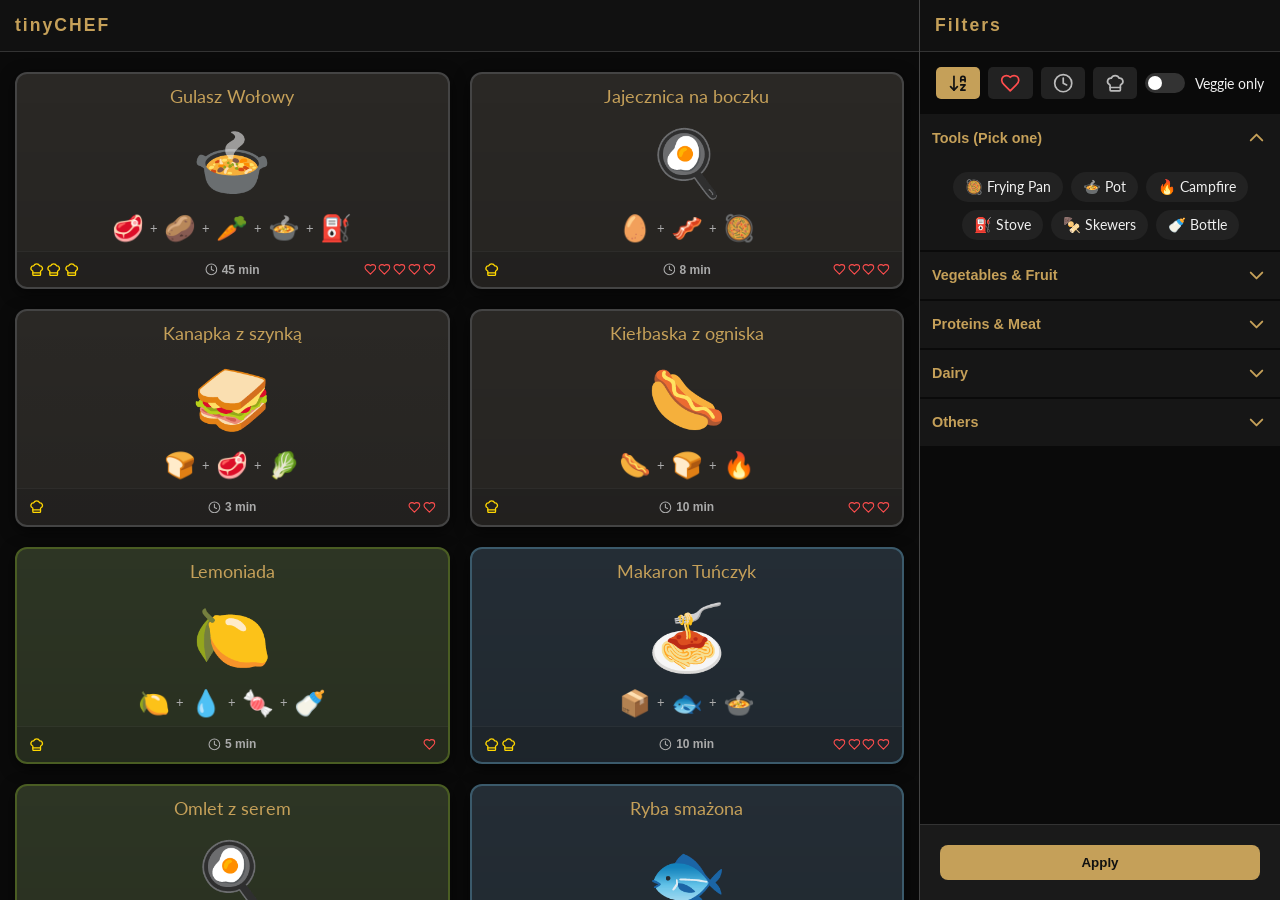
==== commit 84a380fe: "Update index.html" ====
--- a/index.html
+++ b/index.html
@@ -44,6 +44,16 @@
         
       <symbol id="icon-close" viewBox="0 0 24 24" fill="none" stroke="currentColor" stroke-width="2" stroke-linecap="round" stroke-linejoin="round">
         <path d="M18 6 6 18"/><path d="m6 6 12 12"/>
+      </symbol>
+
+      <symbol id="icon-hand" viewBox="0 0 24 24" fill="none" stroke="currentColor" stroke-width="2" stroke-linecap="round" stroke-linejoin="round">
+        <path d="M18 12V10a2 2 0 0 0-2-2v0a2 2 0 0 0-2 2v2"/>
+        <path d="M14 10V8a2 2 0 0 0-2-2v0a2 2 0 0 0-2 2v2"/>
+        <path d="M10 8V6a2 2 0 0 0-2-2v0a2 2 0 0 0-2 2v2"/>
+        <path d="M7 22h10a2 2 0 0 0 2-2V7a2 2 0 0 0-2-2v0a2 2 0 0 0-2 2v11"/>
+        <path d="M2 18v-2a4 4 0 1 1 8 0v2"/>
+        <path d="M2 22V18"/>
+        <path d="M10 22V18"/>
       </symbol>
     </svg>
 
